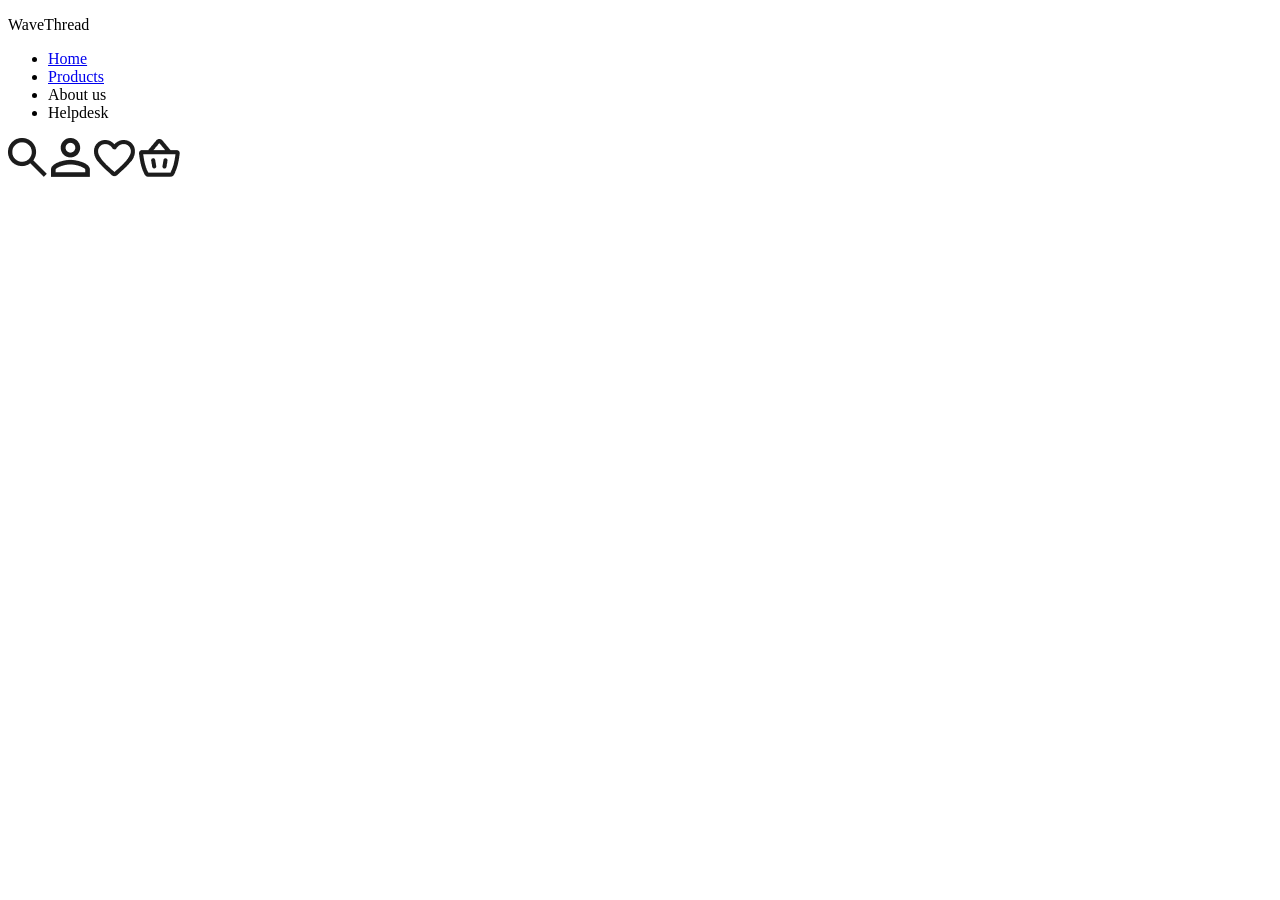
==== HTML/index.html @ 4dae8ebc "Nav_HTML" ====
<!DOCTYPE html>
<html lang="en">
  <head>
    <meta charset="UTF-8" />
    <meta name="viewport" content="width=device-width, initial-scale=1.0" />
    <title>WaveThread</title>
  </head>
  <body>
    <header>
      <div id="black-line"></div>
      <p class="shop-name">WaveThread</p>

      <nav>
        <ul class="nav-links">
          <li><a href="#">Home</a></li>
          <li><a href="#">Products</a></li>
          <li><a>About us</a></li>
          <li><a>Helpdesk</a></li>
        </ul>
      </nav>

      <div class="icons">
        <a href="#"><img src="/images/search.png" alt="Search" /></a>
        <a href="#"><img src="/images/account.png" alt="User Account" /></a>
        <a href="#"><img src="/images/favs.png" alt="Favourites" /></a>
        <a href="#"><img src="/images/cart.png" alt="Cart" /></a>
      </div>
    </header>
  </body>
</html>
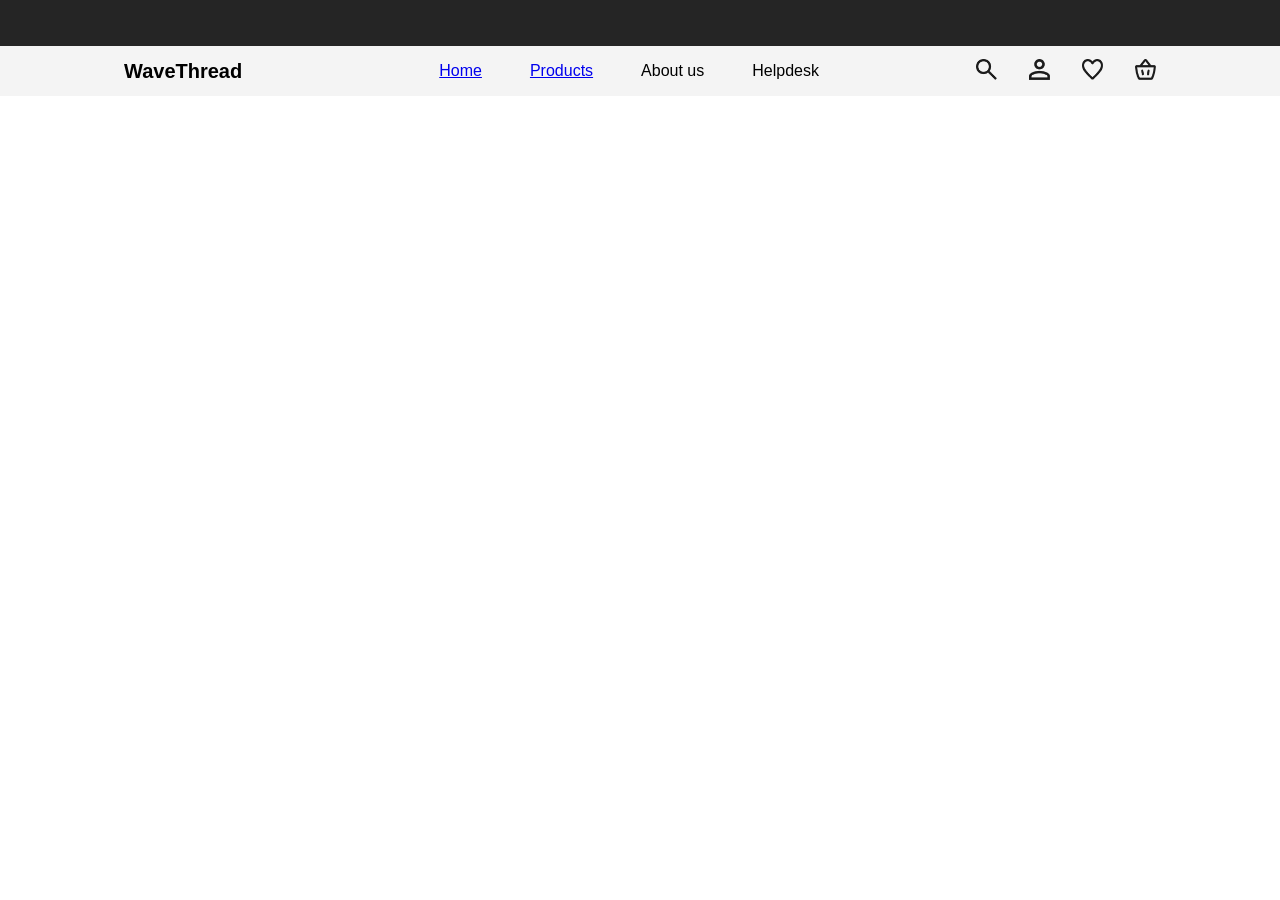
==== commit 2dbddca6: "Nav_CSS Styled the navigation bar" ====
--- a/HTML/index.html
+++ b/HTML/index.html
@@ -3,27 +3,31 @@
   <head>
     <meta charset="UTF-8" />
     <meta name="viewport" content="width=device-width, initial-scale=1.0" />
+    <link rel="stylesheet" href="/CSS/style.css" />
     <title>WaveThread</title>
   </head>
   <body>
     <header>
       <div id="black-line"></div>
-      <p class="shop-name">WaveThread</p>
 
-      <nav>
-        <ul class="nav-links">
-          <li><a href="#">Home</a></li>
-          <li><a href="#">Products</a></li>
-          <li><a>About us</a></li>
-          <li><a>Helpdesk</a></li>
-        </ul>
-      </nav>
+      <div class="header-content">
+        <p id="shop-name">WaveThread</p>
 
-      <div class="icons">
-        <a href="#"><img src="/images/search.png" alt="Search" /></a>
-        <a href="#"><img src="/images/account.png" alt="User Account" /></a>
-        <a href="#"><img src="/images/favs.png" alt="Favourites" /></a>
-        <a href="#"><img src="/images/cart.png" alt="Cart" /></a>
+        <nav>
+          <ul class="nav-links">
+            <li><a href="#">Home</a></li>
+            <li><a href="#">Products</a></li>
+            <li><a>About us</a></li>
+            <li><a>Helpdesk</a></li>
+          </ul>
+        </nav>
+
+        <div class="icons">
+          <a href="#"><img src="/images/search.png" alt="Search" /></a>
+          <a href="#"><img src="/images/account.png" alt="User Account" /></a>
+          <a href="#"><img src="/images/favs.png" alt="Favourites" /></a>
+          <a href="#"><img src="/images/cart.png" alt="Cart" /></a>
+        </div>
       </div>
     </header>
   </body>
--- a/CSS/style.css
+++ b/CSS/style.css
@@ -0,0 +1,48 @@
+#black-line {
+  width: 100%;
+  height: 46px;
+  background-color: #252525;
+}
+
+body {
+  margin: 0;
+  font-family: Inter, sans-serif;
+}
+
+#shop-name {
+  font-size: 20px;
+  font-weight: bold;
+}
+
+nav {
+  font-size: 16px;
+}
+
+.nav-links {
+  list-style-type: none;
+  display: flex;
+  gap: 48px;
+}
+
+.icons {
+  display: flex;
+  gap: 32px;
+}
+
+.header-content {
+  display: flex;
+  align-items: center;
+  justify-content: space-between;
+}
+
+.icons img {
+  width: 21px;
+  height: 21px;
+  padding: 20, 20, 20, 20;
+}
+
+.header-content {
+  padding: 0 124px;
+  height: 50px;
+  background-color: #f4f4f4;
+}
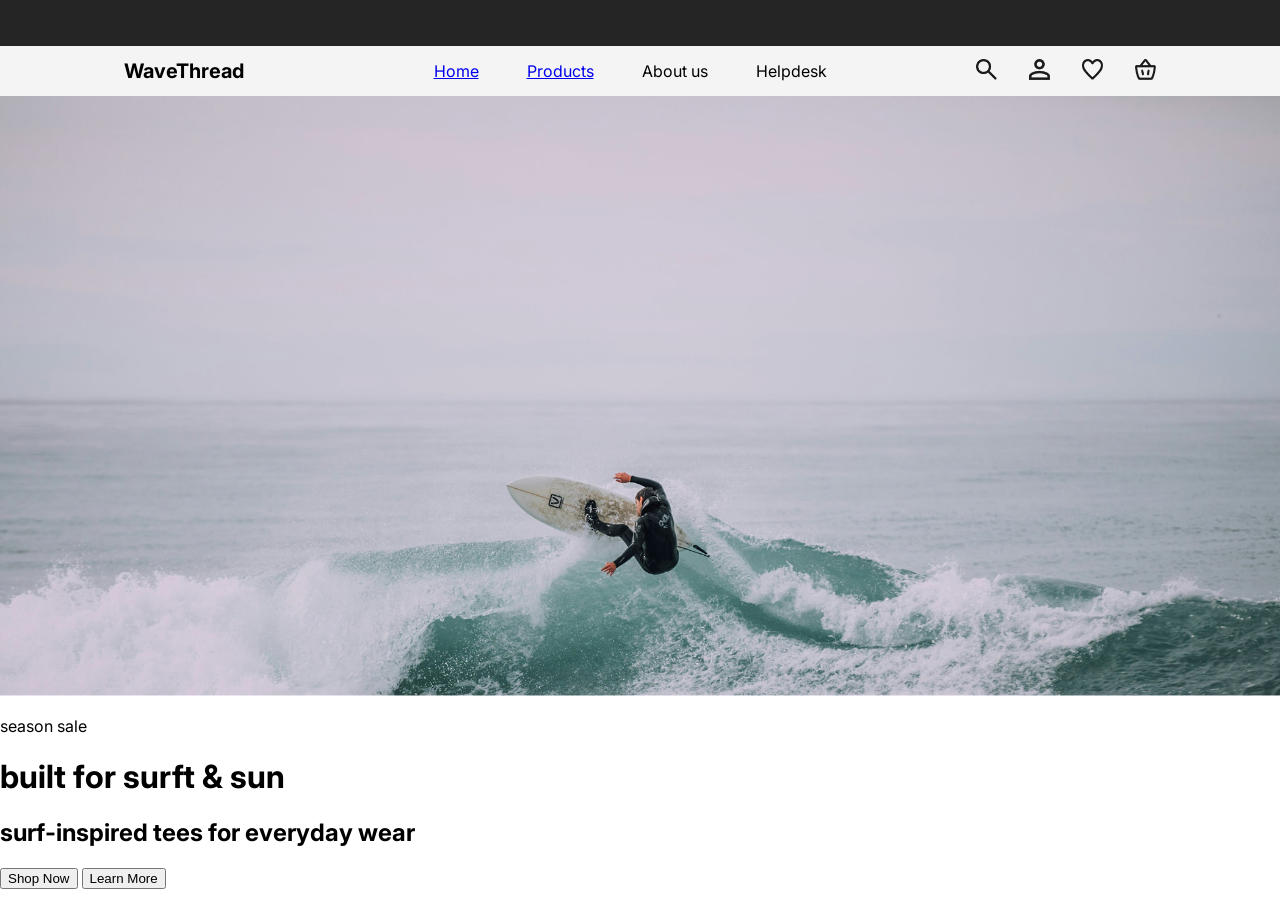
==== commit 3f19c8f1: "Added Font + Landing Page Basics Imported the Inter Font + added the background photo for the landin" ====
--- a/HTML/index.html
+++ b/HTML/index.html
@@ -3,6 +3,14 @@
   <head>
     <meta charset="UTF-8" />
     <meta name="viewport" content="width=device-width, initial-scale=1.0" />
+
+    <link rel="preconnect" href="https://fonts.googleapis.com" />
+    <link rel="preconnect" href="https://fonts.gstatic.com" crossorigin />
+    <link
+      href="https://fonts.googleapis.com/css2?family=Inter:ital,opsz,wght@0,14..32,100..900;1,14..32,100..900&display=swap"
+      rel="stylesheet"
+    />
+
     <link rel="stylesheet" href="/CSS/style.css" />
     <title>WaveThread</title>
   </head>
@@ -23,12 +31,28 @@
         </nav>
 
         <div class="icons">
-          <a href="#"><img src="/images/search.png" alt="Search" /></a>
-          <a href="#"><img src="/images/account.png" alt="User Account" /></a>
-          <a href="#"><img src="/images/favs.png" alt="Favourites" /></a>
-          <a href="#"><img src="/images/cart.png" alt="Cart" /></a>
+          <a href="#"><img src="/images/search.png" alt="Search Icon" /></a>
+          <a href="#"
+            ><img src="/images/account.png" alt="User Account Icon"
+          /></a>
+          <a href="#"><img src="/images/favs.png" alt="Favourites Icon" /></a>
+          <a href="#"><img src="/images/cart.png" alt="Cart Icon" /></a>
         </div>
       </div>
     </header>
+
+    <main>
+      <img
+        src="/images/background.png"
+        alt="Background Image"
+        id="background-image"
+      />
+
+      <p>season sale</p>
+      <h1>built for surft & sun</h1>
+      <h2>surf-inspired tees for everyday wear</h2>
+      <button>Shop Now</button>
+      <button>Learn More</button>
+    </main>
   </body>
 </html>
--- a/CSS/style.css
+++ b/CSS/style.css
@@ -10,12 +10,12 @@
 }
 
 #shop-name {
-  font-size: 20px;
+  font-size: 1.25rem;
   font-weight: bold;
 }
 
 nav {
-  font-size: 16px;
+  font-size: 1rem;
 }
 
 .nav-links {
@@ -46,3 +46,8 @@
   height: 50px;
   background-color: #f4f4f4;
 }
+
+#background-image {
+  width: 100%;
+  height: 600px;
+}
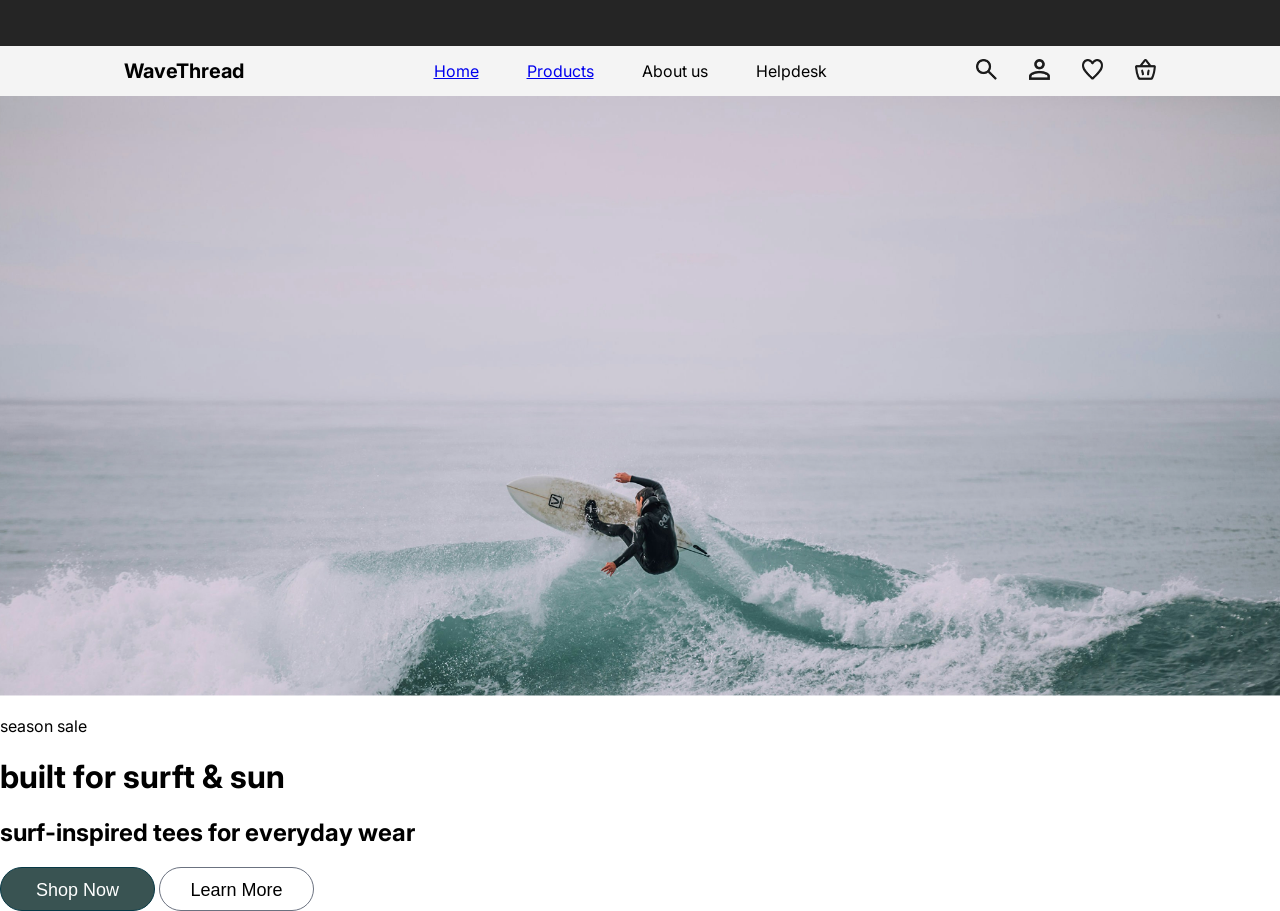
==== commit 8dc0f66a: "Landing Page Buttons Style Put some styling to the main CTA and the secondary button on the main pag" ====
--- a/HTML/index.html
+++ b/HTML/index.html
@@ -51,8 +51,8 @@
       <p>season sale</p>
       <h1>built for surft & sun</h1>
       <h2>surf-inspired tees for everyday wear</h2>
-      <button>Shop Now</button>
-      <button>Learn More</button>
+      <button class="button" id="CTA">Shop Now</button>
+      <button class="button" id="secondary">Learn More</button>
     </main>
   </body>
 </html>
--- a/CSS/style.css
+++ b/CSS/style.css
@@ -1,17 +1,14 @@
+/* Body Style */
+body {
+  margin: 0;
+  font-family: "Inter", sans-serif;
+}
+
+/* Navigation Style */
 #black-line {
   width: 100%;
   height: 46px;
   background-color: #252525;
-}
-
-body {
-  margin: 0;
-  font-family: Inter, sans-serif;
-}
-
-#shop-name {
-  font-size: 1.25rem;
-  font-weight: bold;
 }
 
 nav {
@@ -22,6 +19,11 @@
   list-style-type: none;
   display: flex;
   gap: 48px;
+}
+
+#shop-name {
+  font-size: 1.25rem;
+  font-weight: bold;
 }
 
 .icons {
@@ -51,3 +53,28 @@
   width: 100%;
   height: 600px;
 }
+
+/* Buttons Style */
+.button {
+  width: 155px;
+  height: 44px;
+  padding: 12px 28px;
+  justify-content: center;
+  align-items: center;
+  text-align: center;
+  gap: 10px;
+  font-size: 18px;
+}
+
+#CTA {
+  border-radius: 100px;
+  border: 1px solid #073946;
+  background: #395352;
+  color: #ffffff;
+}
+
+#secondary {
+  border-radius: 100px;
+  border: 1.5px solid #6b7280;
+  background-color: transparent;
+}
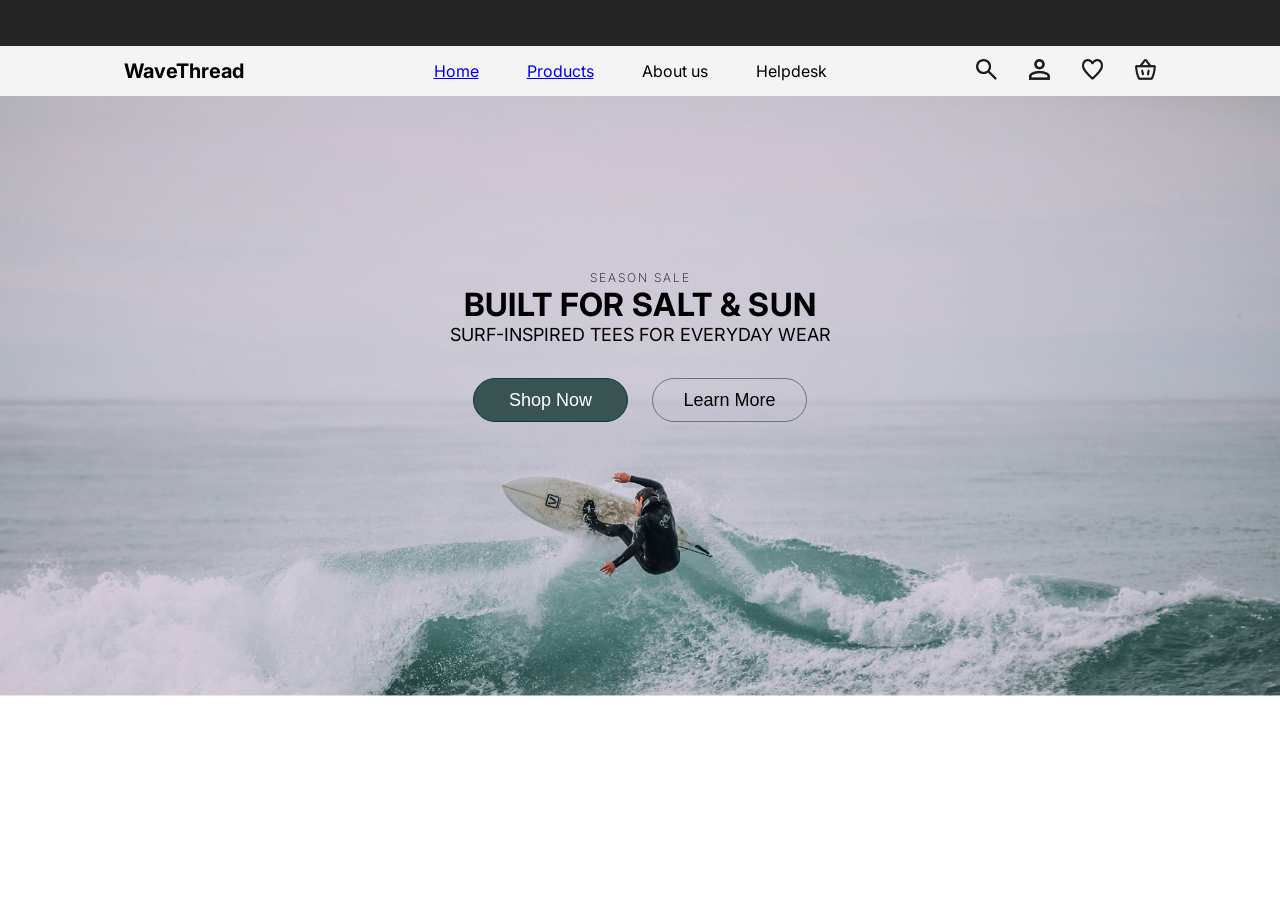
==== commit c8c79a49: "Style Landing Page I used the background image as a CSS background and styled the text and the butto" ====
--- a/HTML/index.html
+++ b/HTML/index.html
@@ -42,17 +42,19 @@
     </header>
 
     <main>
-      <img
-        src="/images/background.png"
-        alt="Background Image"
-        id="background-image"
-      />
+      <section id="landing-page">
+        <div class="hero-content">
+          <!-- ChatGPT adviced me to use the image as a CSS background -->
+          <p class="top-line">season sale</p>
+          <h1>built for salt & sun</h1>
+          <h2>surf-inspired tees for everyday wear</h2>
+        </div>
 
-      <p>season sale</p>
-      <h1>built for surft & sun</h1>
-      <h2>surf-inspired tees for everyday wear</h2>
-      <button class="button" id="CTA">Shop Now</button>
-      <button class="button" id="secondary">Learn More</button>
+        <div class="hero-buttons">
+          <button class="button" id="CTA">Shop Now</button>
+          <button class="button" id="secondary">Learn More</button>
+        </div>
+      </section>
     </main>
   </body>
 </html>
--- a/CSS/style.css
+++ b/CSS/style.css
@@ -58,7 +58,6 @@
 .button {
   width: 155px;
   height: 44px;
-  padding: 12px 28px;
   justify-content: center;
   align-items: center;
   text-align: center;
@@ -78,3 +77,55 @@
   border: 1.5px solid #6b7280;
   background-color: transparent;
 }
+
+/* Main Content Style */
+#landing-page {
+  height: 600px;
+  background-image: url("/images/background.png");
+  background-size: cover;
+  background-position: center;
+  background-repeat: no-repeat;
+
+  display: flex;
+  flex-direction: column;
+  justify-content: center;
+  align-items: center;
+  gap: 5px;
+  text-align: center;
+  text-transform: uppercase;
+}
+
+.hero-content {
+  margin-top: -100px;
+}
+.hero-buttons {
+  display: flex;
+  gap: 24px;
+  margin-top: 28px;
+}
+
+.top-line {
+  margin: 0;
+  font-size: 12px;
+  letter-spacing: 2px;
+  font-weight: 200;
+  line-height: 15px;
+}
+
+h1 {
+  margin: 0;
+  font-size: 32px;
+  font-weight: 700;
+  line-height: 39px;
+  font-style: normal;
+  letter-spacing: 0.32px;
+}
+
+h2 {
+  margin: 0;
+  font-size: 18px;
+  font-weight: 400;
+  line-height: normal;
+  font-style: normal;
+  text-transform: uppercase;
+}
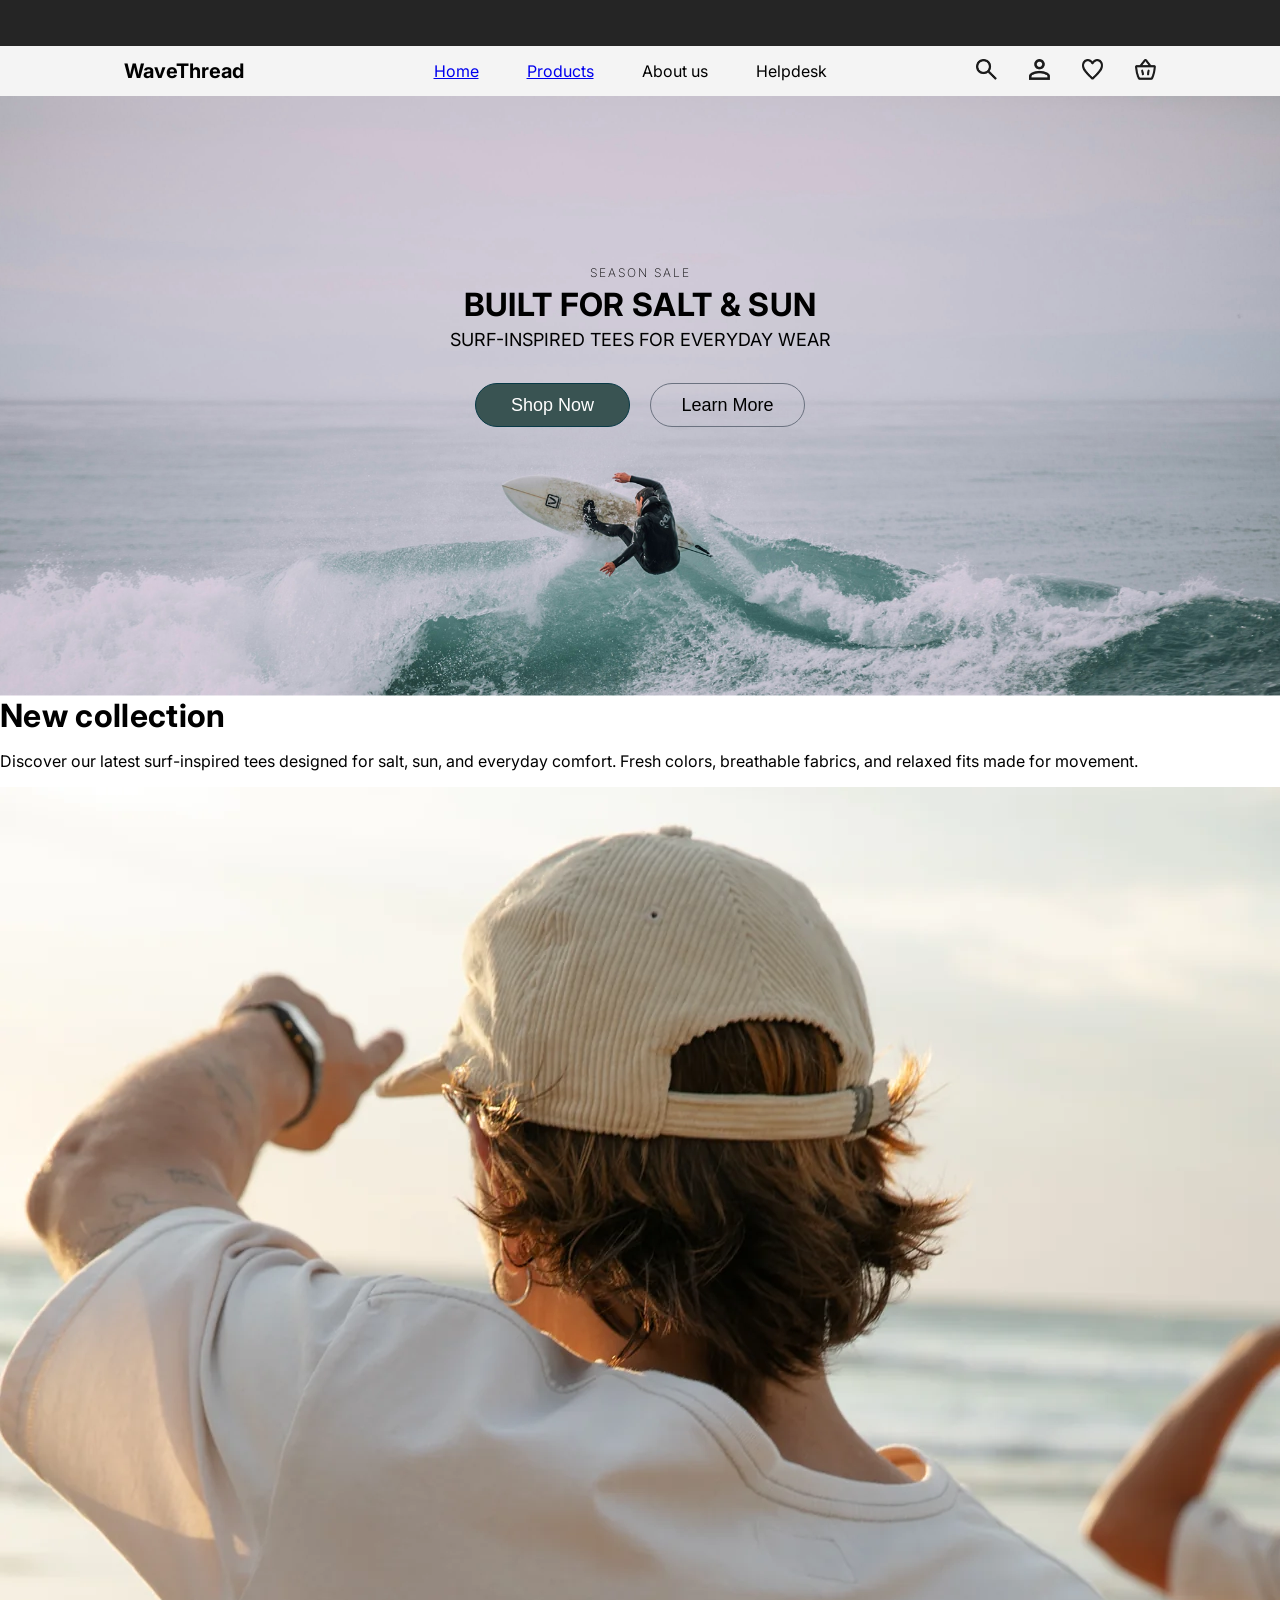
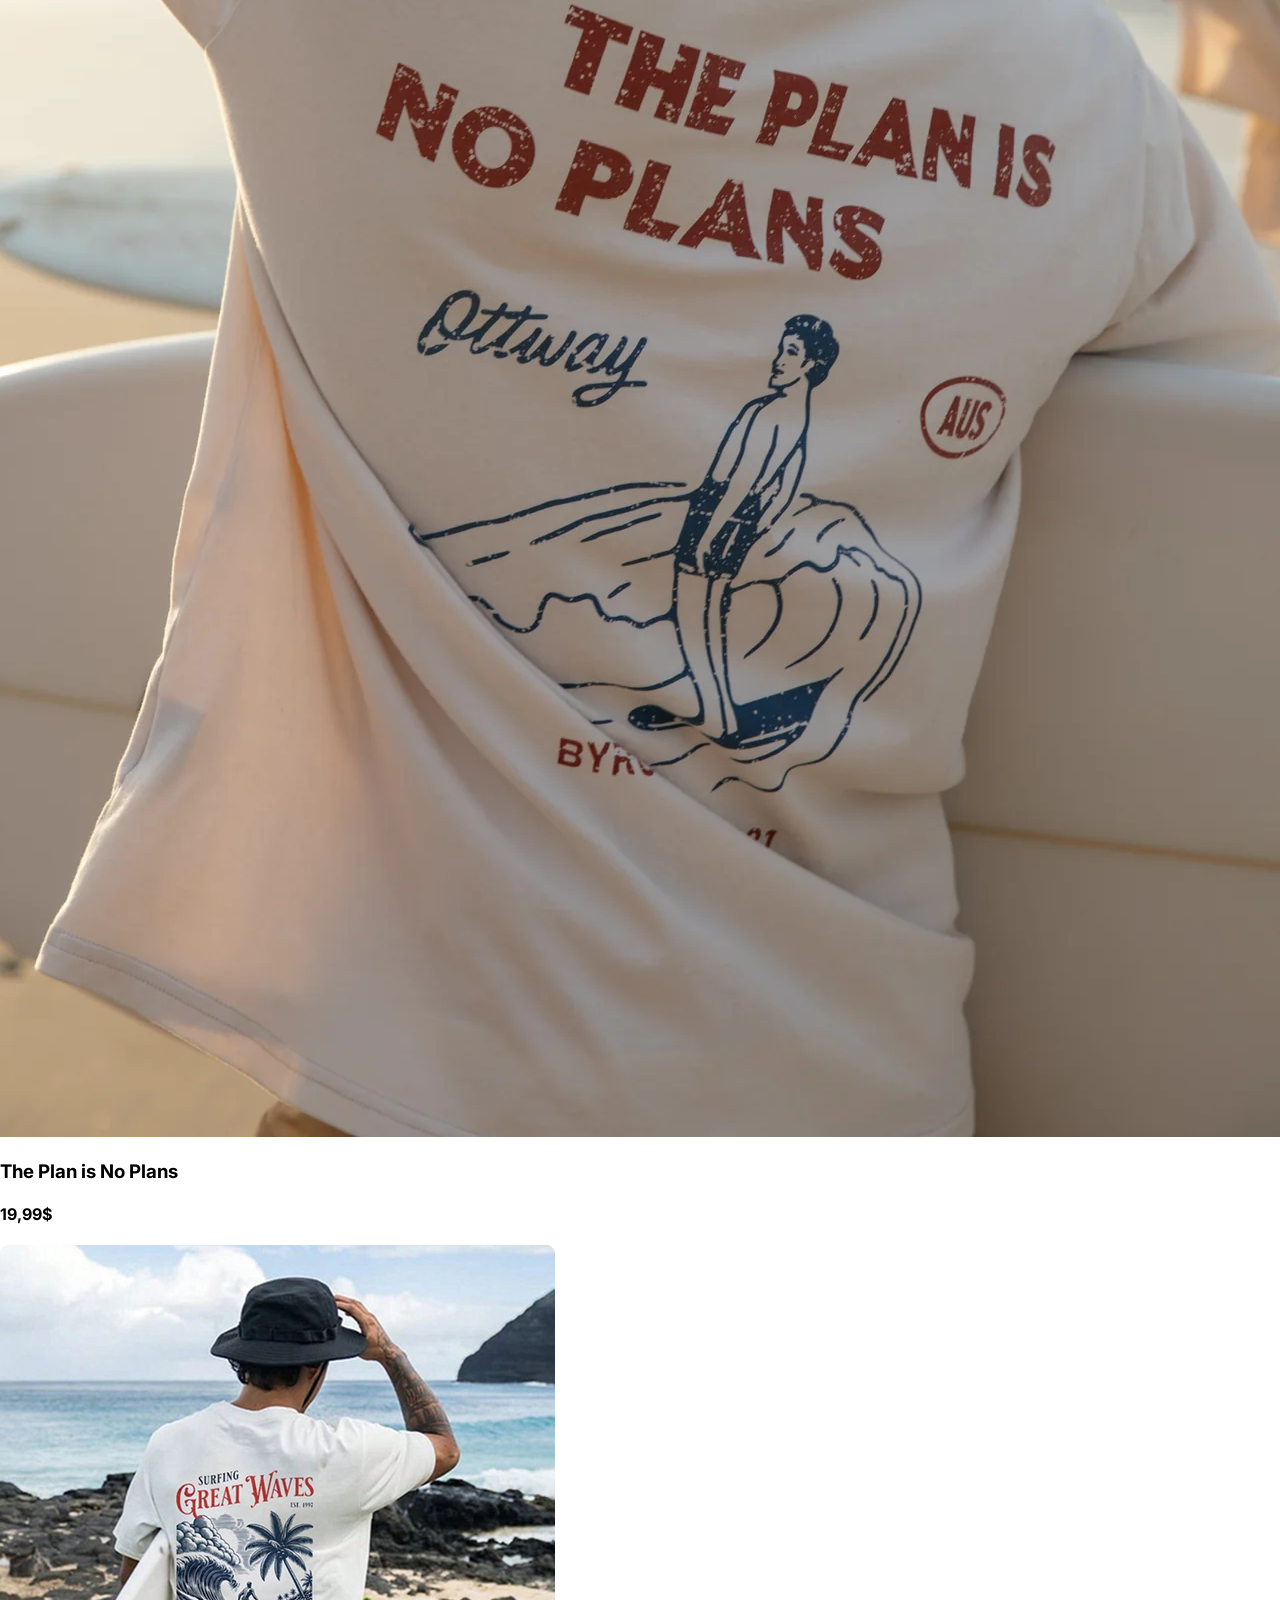
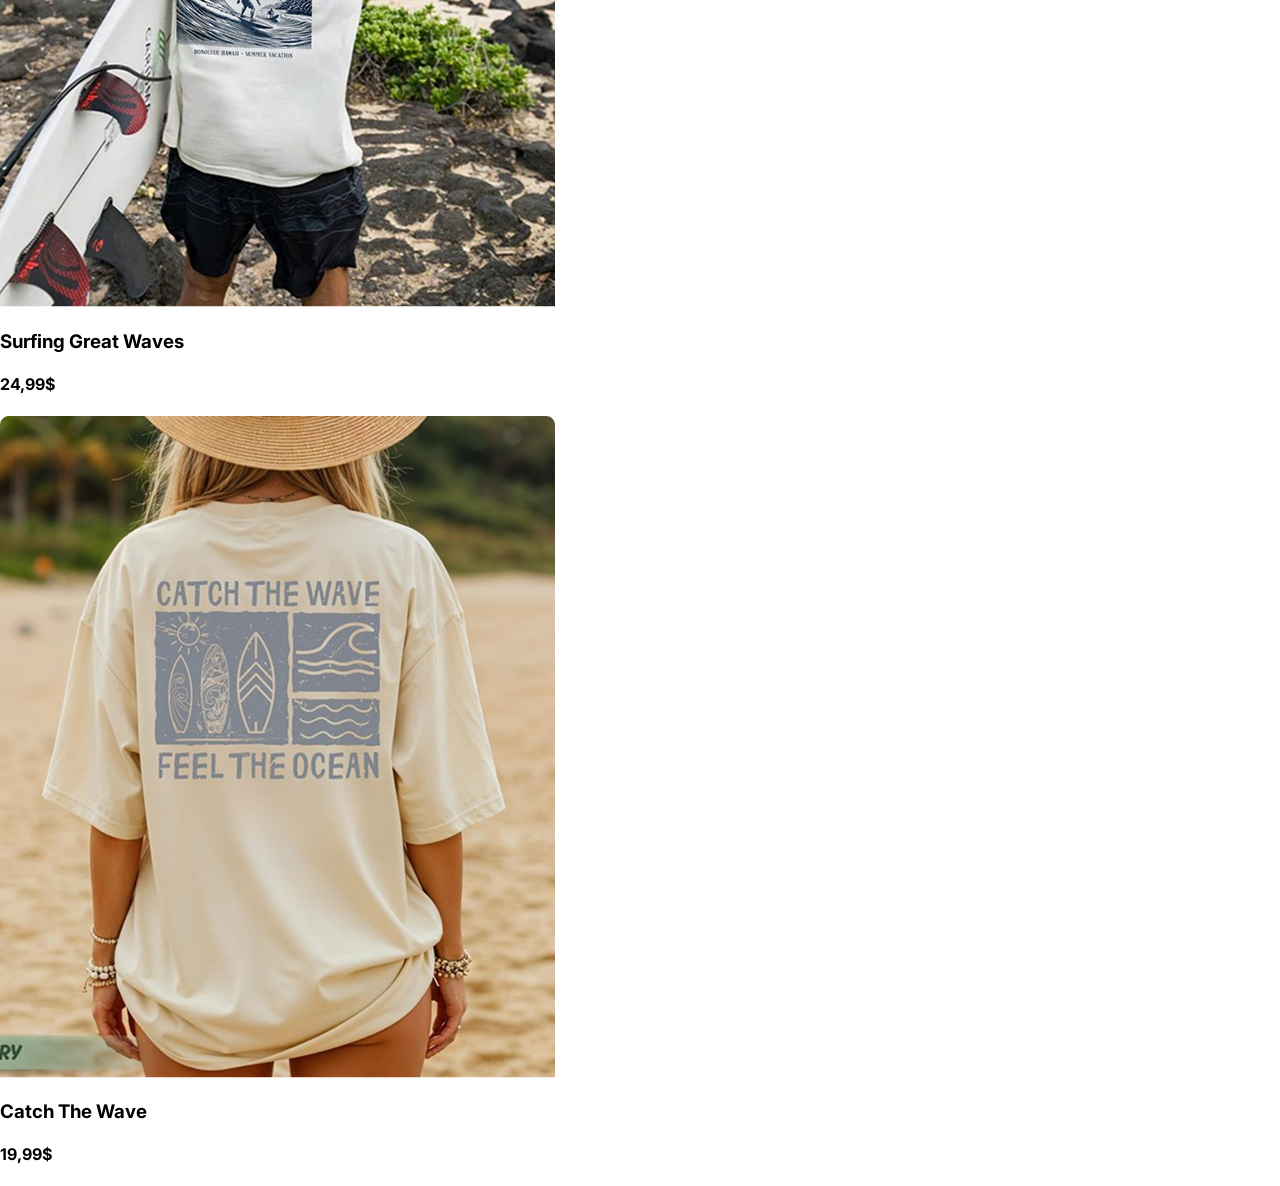
==== commit ef881164: ""New Collection" Part Added basic structure for the next part of the main page" ====
--- a/HTML/index.html
+++ b/HTML/index.html
@@ -55,6 +55,24 @@
           <button class="button" id="secondary">Learn More</button>
         </div>
       </section>
+
+      <section>
+        <h1>New collection</h1>
+        <p>
+          Discover our latest surf-inspired tees designed for salt, sun, and
+          everyday comfort. Fresh colors, breathable fabrics, and relaxed fits
+          made for movement.
+        </p>
+        <img src="/images/main_product_1.webp" alt="Main Product Image" />
+        <h3>The Plan is No Plans</h3>
+        <h4>19,99$</h4>
+        <img src="/images/product_1.png" alt="Product Image 1" />
+        <h3>Surfing Great Waves</h3>
+        <h4>24,99$</h4>
+        <img src="/images/product_2.png" alt="Product Image 2" />
+        <h3>Catch The Wave</h3>
+        <h4>19,99$</h4>
+      </section>
     </main>
   </body>
 </html>
--- a/CSS/style.css
+++ b/CSS/style.css
@@ -97,10 +97,15 @@
 
 .hero-content {
   margin-top: -100px;
+  display: flex;
+  flex-direction: column;
+  align-items: center;
+  gap: 5px;
 }
+
 .hero-buttons {
   display: flex;
-  gap: 24px;
+  gap: 20px;
   margin-top: 28px;
 }
 
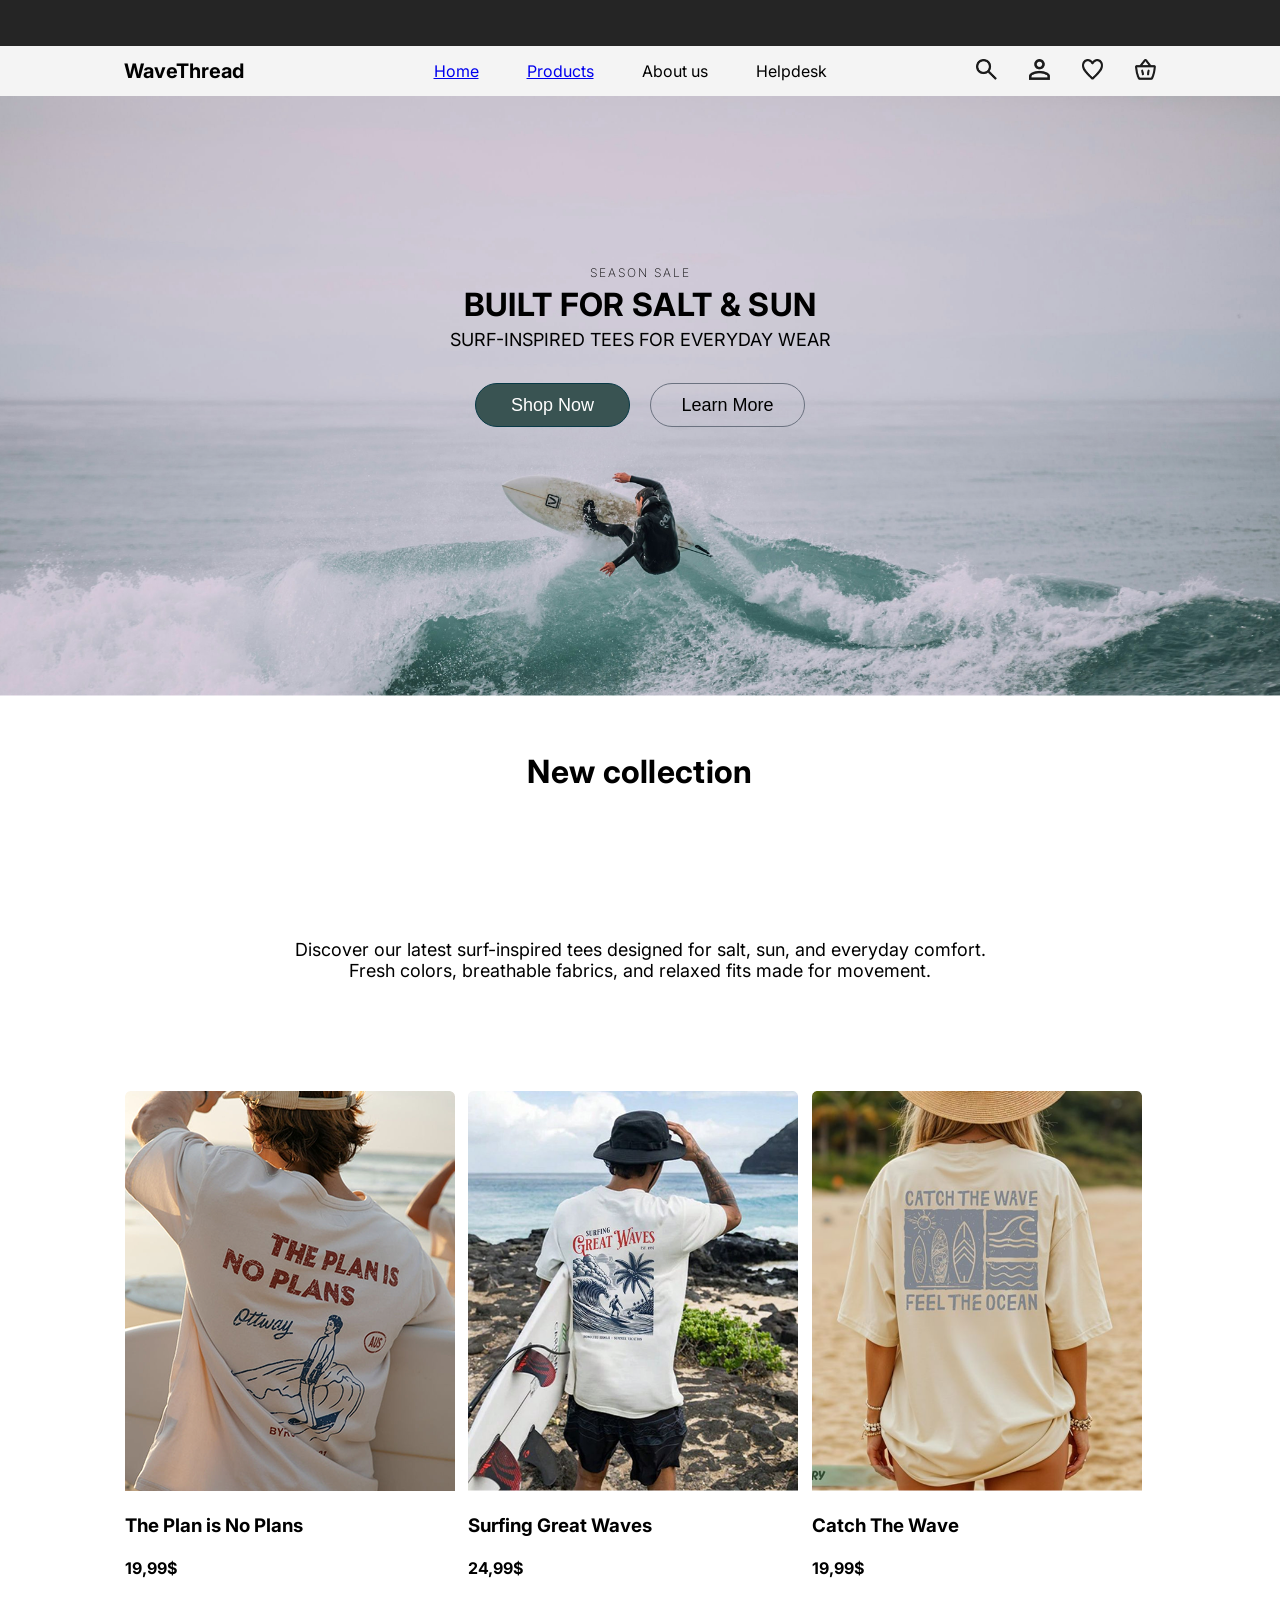
==== commit 3bd05798: "Grid Applied on "New Collection" section I applied the grid to the "new collection" section and styl" ====
--- a/HTML/index.html
+++ b/HTML/index.html
@@ -56,23 +56,36 @@
         </div>
       </section>
 
-      <section>
-        <h1>New collection</h1>
-        <p>
-          Discover our latest surf-inspired tees designed for salt, sun, and
-          everyday comfort. Fresh colors, breathable fabrics, and relaxed fits
-          made for movement.
-        </p>
-        <img src="/images/main_product_1.webp" alt="Main Product Image" />
-        <h3>The Plan is No Plans</h3>
-        <h4>19,99$</h4>
-        <img src="/images/product_1.png" alt="Product Image 1" />
-        <h3>Surfing Great Waves</h3>
-        <h4>24,99$</h4>
-        <img src="/images/product_2.png" alt="Product Image 2" />
-        <h3>Catch The Wave</h3>
-        <h4>19,99$</h4>
-      </section>
+      <div class="new-collection">
+        <div class="title">
+          <h1>New collection</h1>
+        </div>
+        <div class="description">
+          <p>
+            Discover our latest surf-inspired tees designed for salt, sun, and
+            everyday comfort.<br />
+            Fresh colors, breathable fabrics, and relaxed fits made for
+            movement.
+          </p>
+        </div>
+        <div class="card1">
+          <img src="/images/main_product_1.png" alt="Main Product Image" />
+          <h3>The Plan is No Plans</h3>
+          <h4>19,99$</h4>
+        </div>
+
+        <div class="card2">
+          <img src="/images/product_1.png" alt="Product Image 1" />
+          <h3>Surfing Great Waves</h3>
+          <h4>24,99$</h4>
+        </div>
+
+        <div class="card3">
+          <img src="/images/product_2.png" alt="Product Image 2" />
+          <h3>Catch The Wave</h3>
+          <h4>19,99$</h4>
+        </div>
+      </div>
     </main>
   </body>
 </html>
--- a/CSS/style.css
+++ b/CSS/style.css
@@ -134,3 +134,48 @@
   font-style: normal;
   text-transform: uppercase;
 }
+
+/* Product Cards Style */
+.card1 img,
+.card2 img,
+.card3 img {
+  width: 330px;
+  height: 400px;
+}
+
+.new-collection {
+  display: grid;
+  grid-template-columns: repeat(3, 1fr);
+  grid-template-rows: repeat(5, 1fr);
+  padding: 56px 125px;
+}
+
+.title {
+  grid-column: span 3 / span 3;
+  text-align: center;
+  font-size: 32px;
+  height: 39px;
+}
+
+.description {
+  grid-column: span 3 / span 3;
+  grid-row-start: 2;
+  font-size: 18px;
+  text-align: center;
+  height: 44px;
+}
+
+.card1 {
+  grid-row: span 3 / span 3;
+  grid-row-start: 3;
+}
+
+.card2 {
+  grid-row: span 3 / span 3;
+  grid-row-start: 3;
+}
+
+.card3 {
+  grid-row: span 3 / span 3;
+  grid-row-start: 3;
+}
